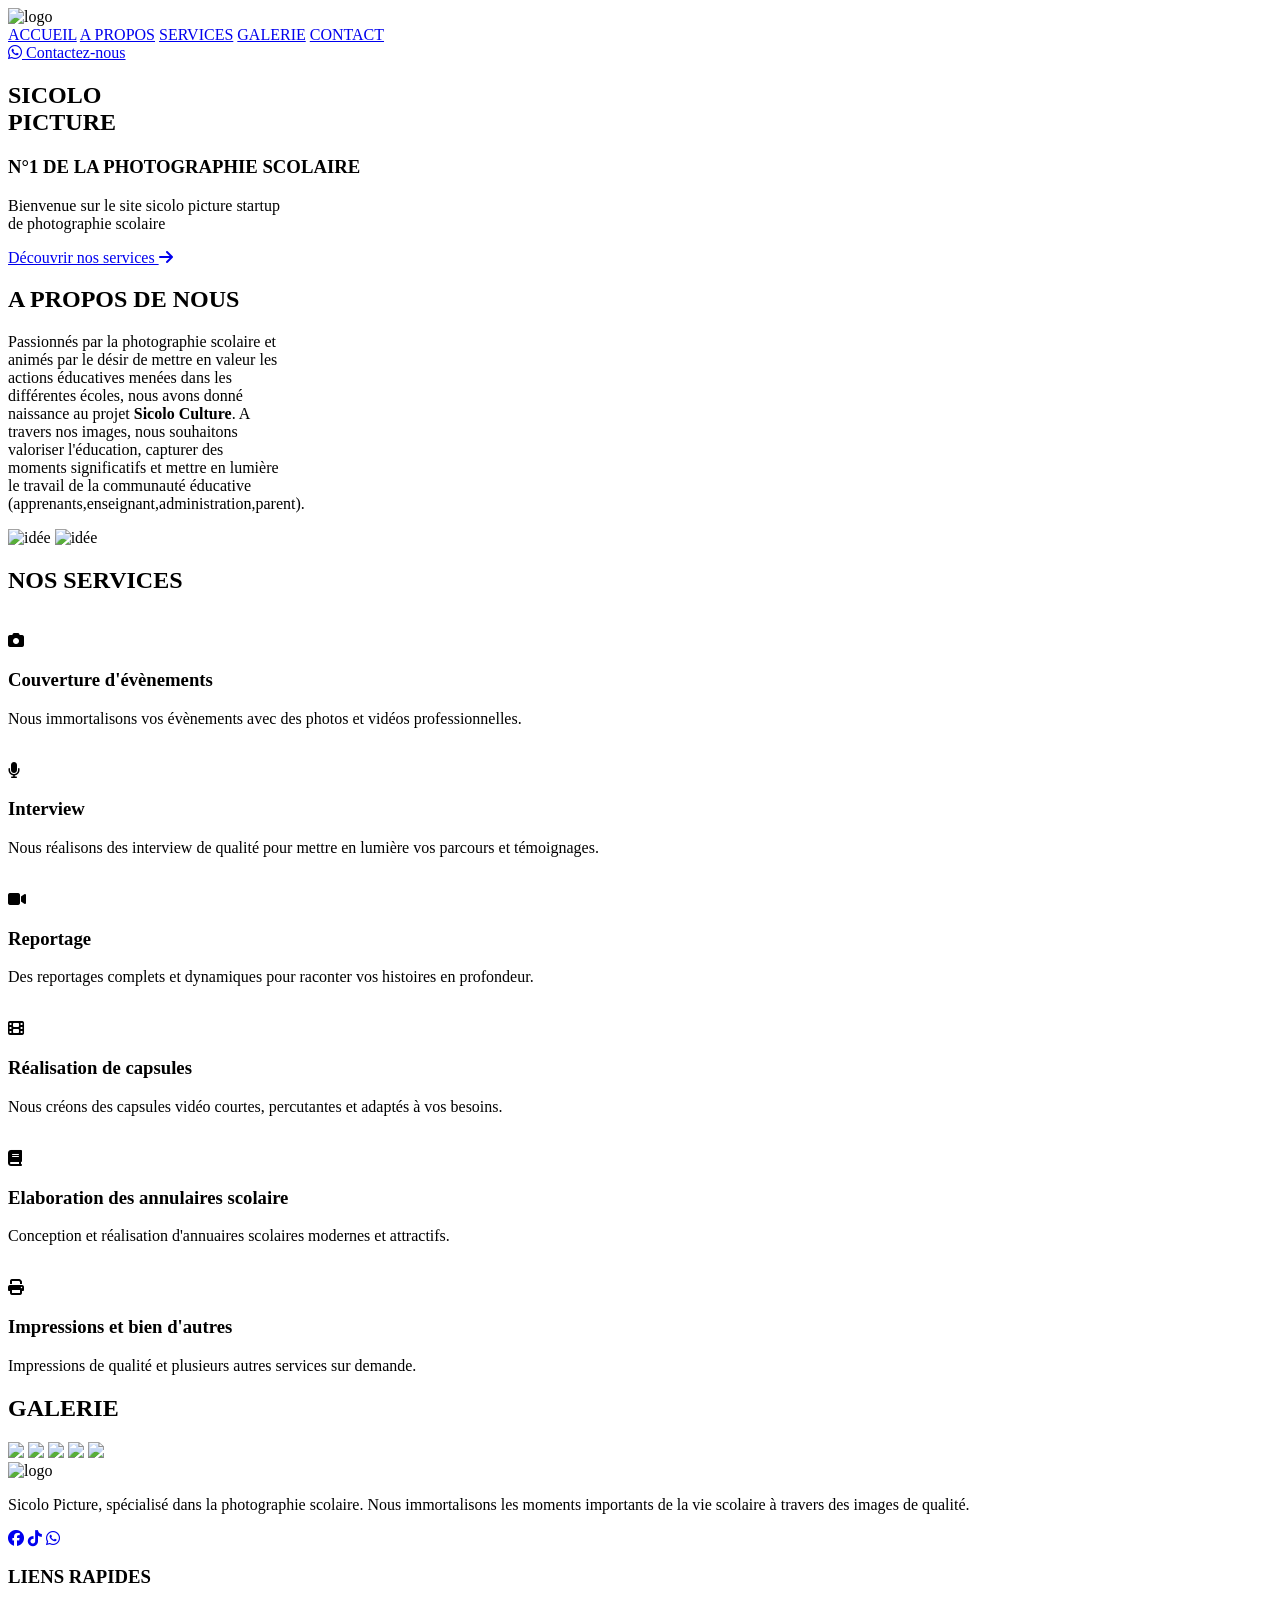
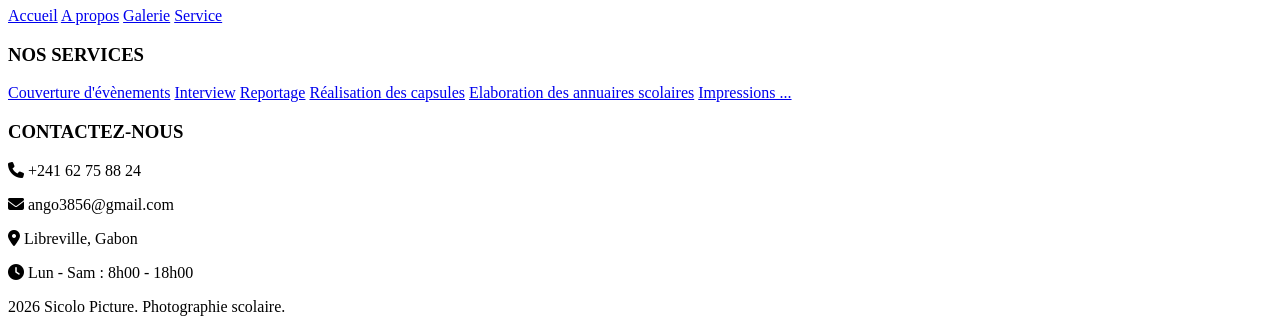
==== index.html @ 043fb32e "Add files via upload" ====
<!DOCTYPE html>
<html lang="en">
<head>
    <meta charset="UTF-8">
    <meta name="viewport" content="width=device-width, initial-scale=1.0">
    <title>sicolopicture</title>
    <link rel="stylesheet" href="https://cdnjs.cloudflare.com/ajax/libs/font-awesome/6.5.2/css/all.min.css">
    <link rel="stylesheet" href="monstyle.css">
</head>
<body>
    <header >
        <div class="logo">
            <img src="images/logo.png" alt="logo">
        </div>

        <nav >
            <a href="index.html" class="active">ACCUEIL</a>
            <a href="A propos.html">A PROPOS</a>
            <a href="services.html">SERVICES</a>
            <a href="galerie.html">GALERIE</a>
            <a href="contact.html">CONTACT</a>
    
            <div class="right">
            <a href="https://wa.me/24177461297" target="_blank" class="btn-contact"> <i class="fa-brands fab fa-whatsapp"></i> Contactez-nous</a>

            </div>
            
        </nav>
       
    </header>
    <section class="hero">
        <div class="overlay"></div>

        <div class="hero-content">
        
        <h1>SICOLO <br> PICTURE</h1>
        <h3>N°1 DE LA PHOTOGRAPHIE SCOLAIRE</h3>
        <P>Bienvenue sur le site sicolo picture startup <br> de photographie scolaire</P>

        <a href="services.html" class="btn">Découvrir nos services <i class="fa-solid  fa-arrow-right"></i></a>
        </div>

    </section>

    <section class="about">
        <div class="about-container">
        <div class="about-text">
            <h2>A PROPOS DE NOUS</h2>
            <p>Passionnés par la photographie scolaire et <br> animés par le désir de mettre en valeur les <br> actions éducatives menées dans les <br>différentes écoles, nous avons donné <br> naissance au projet <strong>Sicolo Culture</strong>. A <br>travers nos images, nous souhaitons <br>valoriser l'éducation, capturer des <br>moments significatifs et mettre en lumière <br>le travail de la communauté éducative <br>(apprenants,enseignant,administration,parent).</p>
        </div>
        
        <div class="about-images">
            <img src="images/propos1.jpeg" alt="idée">
            <img src="images/propos2.jpeg" alt="idée">
        </div>
        </div>
    </section>

    <section class="service">
        <h2 class="titre-services">NOS SERVICES</h2>
        <div class="cards">
            <div class="card">
                <img src="images/couverture d'évènement.jpeg" alt="">
                <div class="icon"><i class="fas fas fa-camera"></i></div>
                <h3>Couverture d'évènements</h3>
                <p>Nous immortalisons vos évènements avec des photos et vidéos professionnelles.</p>
            </div>

            <div class="cards">
            <div class="card">
                <img src="images/interview.jpeg" alt="">
                <div class="icon"><i class="fas fa-microphone"></i></div>
                <h3>Interview</h3>
                <p>Nous réalisons des interview de qualité pour mettre en lumière vos parcours et témoignages.</p>
            </div>

            <div class="cards">
            <div class="card">
                <img src="images/reportage.jpeg" alt="">
                <div class="icon"><i class="fas fas fa-video"></i></div>
                <h3>Reportage</h3>
                <p>Des reportages complets et dynamiques pour raconter vos histoires en profondeur.</p>
            </div>

            <div class="cards">
            <div class="card">
                <img src="images/réalisation des capsules.jpeg" alt="">
                <div class="icon"><i class="fas fas fa-film"></i></div>
                <h3>Réalisation de capsules</h3>
                <p>Nous créons des capsules vidéo courtes, percutantes et adaptés à vos besoins.</p>
            </div>

            <div class="cards">
            <div class="card">
                <img src="images/élaboration des annulaires scolaires.png" alt="">
                <div class="icon"><i class="fas fas fa-book"></i></div>
                <h3>Elaboration des annulaires scolaire</h3>
                <p>Conception et réalisation d'annuaires scolaires modernes et attractifs.</p>
            </div>

            <div class="cards">
            <div class="card">
                <img src="images/impression.jpeg" alt="">
                <div class="icon"><i class="fas fas fa-print"></i></div>
                <h3>Impressions et bien d'autres</h3>
                <p>Impressions de qualité et plusieurs autres services sur demande.</p>
            </div>

        </div>    
    </section>

    <section class="Galerie">
        <h1>GALERIE</h1>
        <div class="gallphoto">
            <img src="images/G1.jpg">
            <img src="images/G3.jpg" >
            <img src="images/G4.jpg" >
            <img src="images/G5.jpg">
            <img src="images/page propos.jpeg">
        </div>

    </section>

    <footer class="footer">
        <div class="footer-container">
            <div class="footer-brand">
                <img src="images/logo.png" alt="logo">
                <p>
                    Sicolo Picture, spécialisé dans la photographie scolaire. 
                    Nous immortalisons les moments importants de la vie scolaire à travers des images de qualité.
                </p>
                <div class="social-links">
                    <a href="#"> <i class="fab fab fa-facebook"></i></a>
                    <a href="#"> <i class="fab fab fab fa-tiktok"></i></a>
                    <a href="https://wa.me/24177461297" target="_blank"> <i class="fab fab fab fa-whatsapp"></i></a>
                </div>
            </div>

            <div class="footer-liens">
                <h3>LIENS RAPIDES</h3>
                <a href="index.html">Accueil</a>
                <a href="A propos.html">A propos</a>
                <a href="galerie.html">Galerie</a>
                <a href="services.html">Service</a>
                
            </div>

            <div class="footer-liens">
                <h3>NOS SERVICES</h3>
                <a href="services.html">Couverture d'évènements</a>
                <a href="services.html">Interview</a>
                <a href="services.html">Reportage</a>
                <a href="services.html">Réalisation des capsules</a>
                <a href="services.html">Elaboration des annuaires scolaires</a>
                <a href="services.html">Impressions ...</a>
            </div>

            <div class="footer-liens">
                <h3>CONTACTEZ-NOUS</h3>
                <p>
                    <i class="fas fas fa-phone"></i>
                    +241 62 75 88 24
                </p>
                <p>
                    <i class="fas far fa-envelope"></i>
                    ango3856@gmail.com
                </p>
                <p>
                    <i class="fas fa-location-dot  "></i>
                    Libreville, Gabon
                </p>
                <p>
                    <i class="fas far fa-clock"></i>
                    Lun - Sam : 8h00 - 18h00
                </p>
            </div>
        </div>
        <div class="footer-bottom">
            <p> 2026 Sicolo Picture. Photographie scolaire.
            </p>

        </div>
    </footer>

</body>
</html>
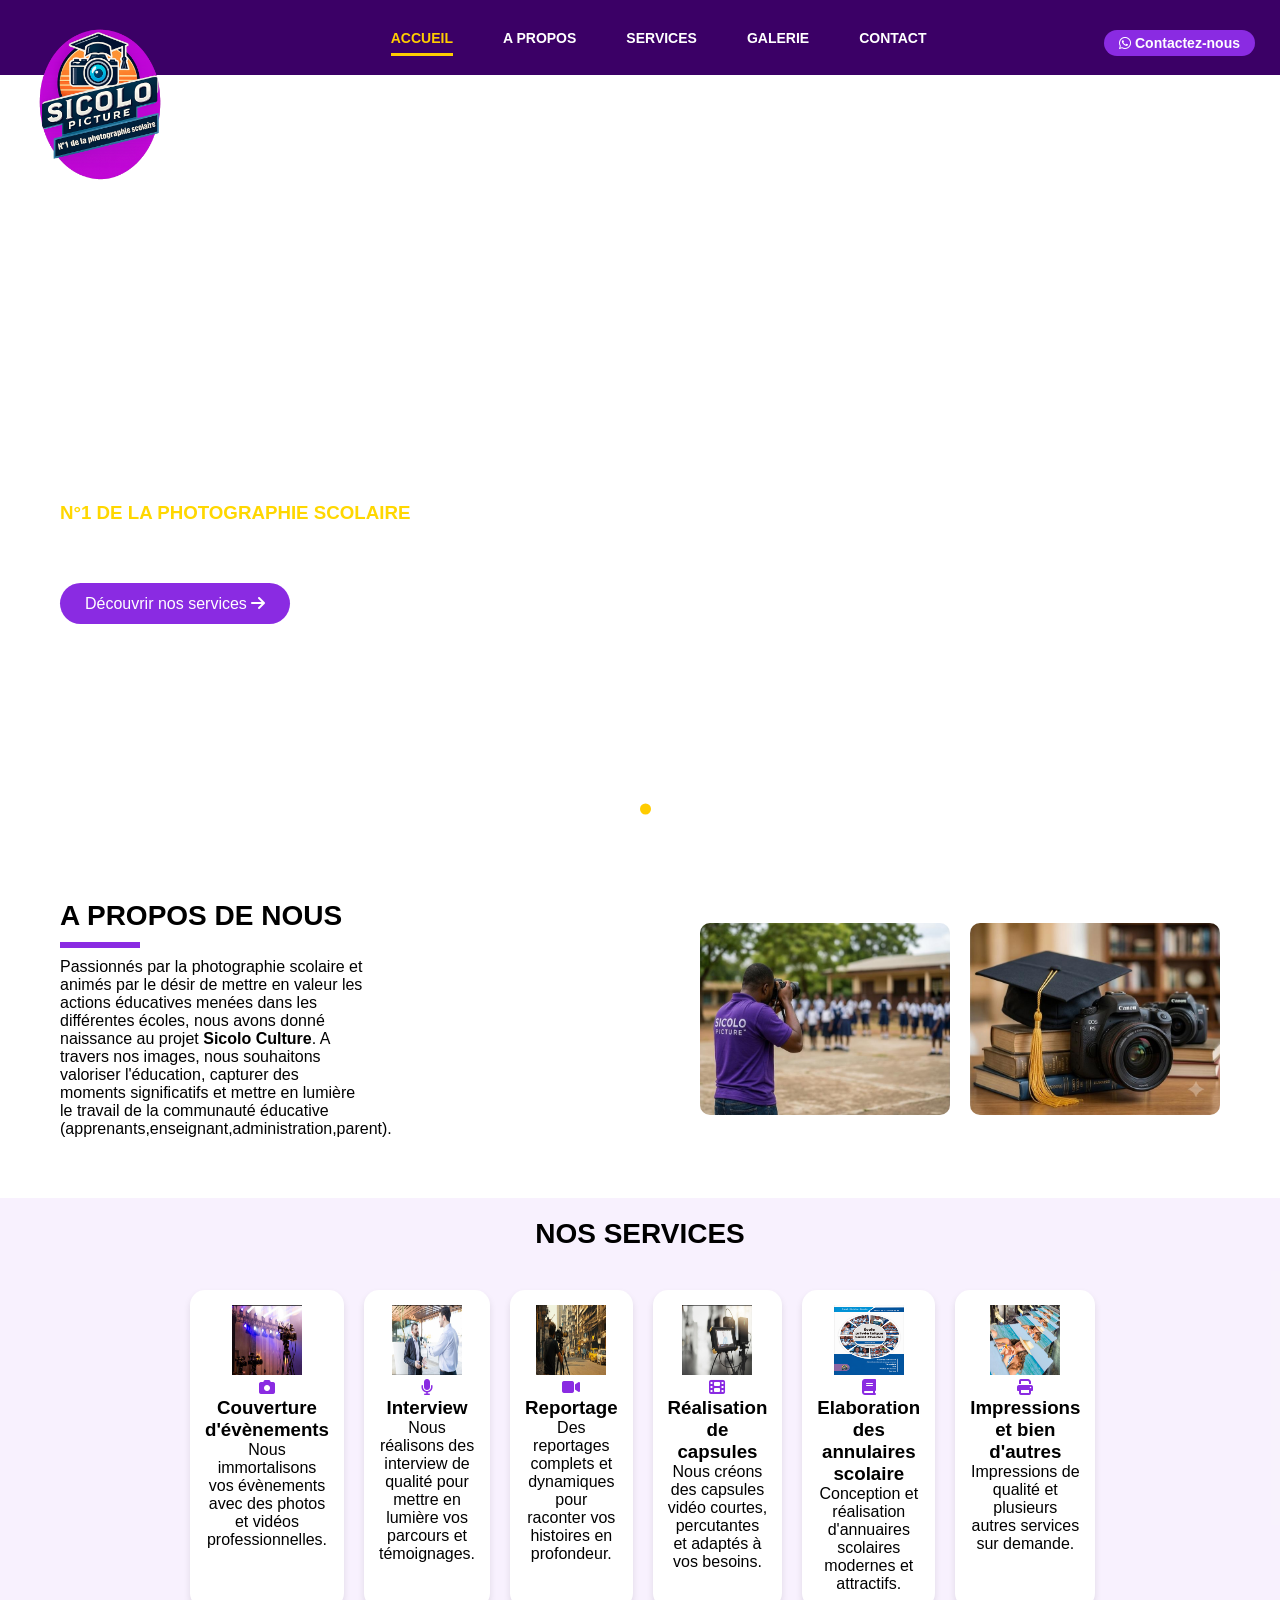
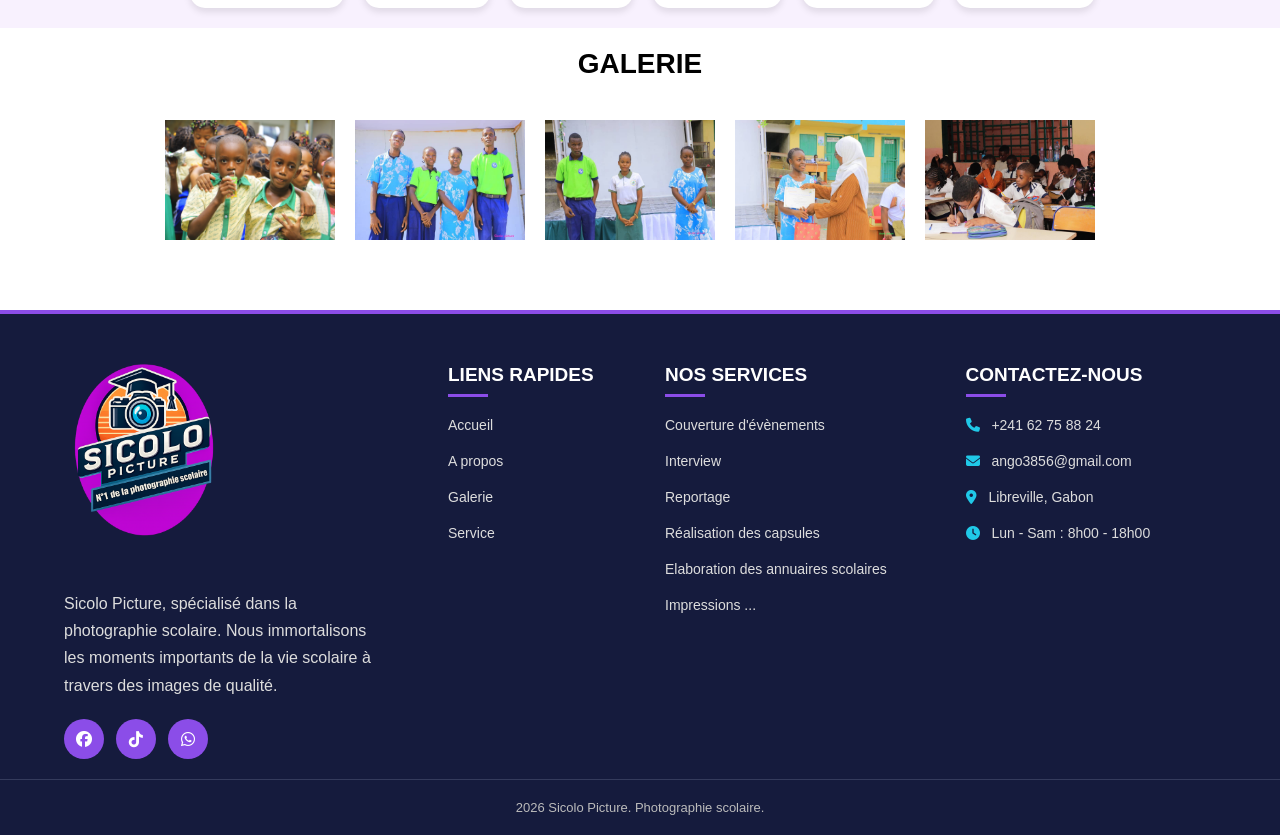
==== commit 61ebed95: "Add files via upload" ====
--- a/index.html
+++ b/index.html
@@ -12,6 +12,11 @@
         <div class="logo">
             <img src="images/logo.png" alt="logo">
         </div>
+        <button class="menu-btn">
+            <span>-</span>
+            <span>-</span>
+            <span>-</span>
+        </button>
 
         <nav >
             <a href="index.html" class="active">ACCUEIL</a>
@@ -28,19 +33,65 @@
         </nav>
        
     </header>
-    <section class="hero">
-        <div class="overlay"></div>
-
-        <div class="hero-content">
-        
-        <h1>SICOLO <br> PICTURE</h1>
-        <h3>N°1 DE LA PHOTOGRAPHIE SCOLAIRE</h3>
-        <P>Bienvenue sur le site sicolo picture startup <br> de photographie scolaire</P>
-
-        <a href="services.html" class="btn">Découvrir nos services <i class="fa-solid  fa-arrow-right"></i></a>
-        </div>
-
-    </section>
+
+    <section class="slider">
+        <div class="slide active">
+            <div class="hero">
+                <div class="overlay"></div>
+                <div class="hero-content">
+                    <h1>SICOLO <br> PICTURE</h1>
+                    <h3>N°1 DE LA PHOTOGRAPHIE SCOLAIRE</h3>
+                    <P>Bienvenue sur le site sicolo picture startup <br> de photographie scolaire</P>
+
+                    <a href="services.html" class="btn">Découvrir nos services <i class="fa-solid  fa-arrow-right"></i></a>
+                </div>
+            </div>
+        </div> 
+
+        <div class="slide">
+            <div class="bienvenue">
+                <div class="message">
+                    <h2>BIENVENUE</h2>
+                    <h3>sur le site de SICOLO PICTURE</h3>
+                    <p>
+                    Votre partenaire pour immortaliser les plus beaux moments de la vie scolaire.
+                    </p>
+                </div>
+            </div>
+        </div>
+
+        <div class="slide">
+            <div class="bienvenue">
+                <div class="message">
+                    <h2>DES SOUVENIRS POUR LA VIE</h2>
+                    <p>
+                      Nous capturons les moments importants de votre parcours scolaire pour les rendre inoubliables.
+                    </p>
+                </div>
+            </div>
+        </div>
+
+        <div class="slide">
+            <div class="bienvenue">
+                <div class="message">
+                    <div class="message">
+                        <h2>LA PHOTOGRAPHIE SCOLAIRE</h2>
+                        <p>
+                         Mettons en lumière les actions éducatives dans les différentes écoles du Gabon.
+                        </p>
+                    </div>
+                </div>
+            </div>
+        </div>
+
+       <div class="points">
+            <button class="point active-point" data-slide="0"></button>
+            <button class="point" data-slide="1"></button>
+            <button class="point " data-slide="2"></button>
+            <button class="point" data-slide="3"></button>        
+        </div>     
+    </section>
+
 
     <section class="about">
         <div class="about-container">
@@ -181,6 +232,7 @@
 
         </div>
     </footer>
+    <script src="js/message.js"></script>
 
 </body>
 </html>
--- a/monstyle.css
+++ b/monstyle.css
@@ -0,0 +1,903 @@
+*{
+    margin: 0;
+    padding: 0;
+    box-sizing: border-box;
+    font-family: Arial, Helvetica, sans-serif ;
+}
+html,body{
+    width: 100%;
+    min-height: 100%;
+    margin: 0;
+    padding: 0;
+    overflow-x: hidden;
+    
+}
+/*index.html */
+
+header{
+    display: flex;
+    justify-content: space-between;
+    align-items: center;
+    background: #3b0066;
+    color: white;
+    font-size: 14px;
+    padding-top: 10px;
+    height: 75px;
+     
+         
+}
+.logo{
+    flex: 1;
+}
+
+.logo img{
+    position: absolute;
+    top: 3px;
+    width: 140px;
+    height: auto;
+    z-index: 10;
+    left: 30px;
+        
+}
+nav{
+    flex: 2.5;
+    display: flex;
+    justify-content: center;
+
+}
+nav a{
+    margin: 0 25px;
+    text-decoration: none;
+    color: white;
+    align-items: center;
+    list-style: none;
+    gap: 16px;
+    font-weight: bold;
+    
+}
+nav a.active{
+    border-bottom: 3px solid #ffcc00;
+    padding-bottom: 5px;
+    color: #ffcc00;
+}
+.right{
+    flex: 1;
+    display: flex;
+    justify-content: center;
+    
+}
+.btn-contact{
+    background: #8a2be2;
+    border-radius: 20px;
+    color: white;
+    text-decoration: none;
+    padding:5px 15px;   
+    margin-left: auto; 
+}
+.slider{
+    position: relative;
+    width: 100%;
+    height: 85vh;
+    overflow: hidden;
+}
+.slide{
+    display: none;
+    width: 100%;
+    height: 100%;
+}
+.slide.active{
+    display: block;
+}
+
+.hero{
+    position: relative;
+    height: 85vh;
+    width: 100%;
+    height: 100%;
+    background: url(images/couverture.png)center/cover no-repeat;
+    display: flex;
+    align-items: center;
+    padding-left: 60px;
+}
+.overlay{
+    position: absolute;
+    width: 100%;
+    height: 100%;
+    top: 0;
+    left: 0;
+}
+.hero-content{
+    position: relative;
+    color: white;
+    max-width: 500px;
+}
+.hero h1{
+    font-size: 80px;
+}
+.hero h3{
+    color: #ffd700;
+    margin: 15px 0;
+}
+.hero p{
+    margin-bottom: 20px;
+
+}
+.btn{
+    background: #8a2be2;
+    padding: 12px 25px;
+    border-radius: 25px;
+    color: white;
+    text-decoration: none;
+}
+
+.about{
+    padding: 60px;
+}
+.about-container{
+    display: flex;
+    align-items: center;
+    justify-content: space-between;
+    gap: 40px;
+}
+.about-text{
+    flex: 1;
+}
+.about-text h2{
+    font-size: 28px;
+    margin-bottom: 10px;
+    position: relative;
+}
+.about-text h2::after{
+    content: " ";
+    display: block;
+    width: 80px;
+    height: 6px;
+    background: #8a2be2;
+    margin-top: 10px;
+}
+.about-images{
+    margin-left: auto;
+    display: flex;
+    gap: 20px;
+}
+.about-images img{
+    width: 100%;
+    max-width: 250px;
+    border-radius: 10px;
+}
+
+.service{
+    padding: 20px 10px;
+    background-color: #892be210;
+    text-align: center;
+}
+.titre-services{
+    font-size: 28px;
+    margin-bottom: 40px;        
+}
+.cards{
+    display: grid;
+    grid-template-columns: repeat(6, 1fr);
+    gap: 20px;
+    margin: 0 auto;
+    max-width: 900px;
+    max-height: 1200px;
+    text-align: center;
+    
+}
+.card{
+    background: white;
+    border-radius: 15px;
+    box-shadow: 0 4px 7px rgba(0, 0, 0, 0.1);
+    padding: 15px;
+        
+}
+.card img{
+    width: 70px;
+    height: 70px;
+}
+.icon{
+    color: #8a2be2;
+}
+.Galerie{
+    padding: 20px 10px;
+    background-color: white;
+    text-align: center;
+}
+.Galerie h1{
+    font-size: 28px;
+    margin-bottom: 40px; 
+}
+.gallphoto{
+    display: grid;
+    grid-template-columns: repeat(6, 1fr);
+    gap: 20px;
+    margin: 0 auto;
+    max-width: 950px;
+    max-height: 800px;
+    text-align: center;
+}
+.gallphoto img{
+    width: 170px;
+    height: 120px;
+}
+
+.footer {
+    background: #151b3d;
+    color: white;
+    margin-top: 50px;
+    border-top: 4px solid #8b4de8;
+}
+.footer-container{
+    width: 90%;
+    max-width: 1300px;
+    margin: auto;
+    padding: 20px 0;
+    display: grid;
+    grid-template-columns: 2fr 1fr 1.5fr 1.5fr ;
+    gap: 50px;
+}
+.footer-brand img {
+    width: 160px;
+    height: auto;
+    margin-bottom: 5px;
+}
+.footer-brand p{
+    max-width: 320px;
+    line-height: 1.7;
+    color: #dddddd;
+    margin-top: 7px;
+    
+}
+.social-links{
+    display: flex;
+    gap: 12px;
+    margin-top: 20px;
+}
+.social-links a{
+    width: 40px;
+    height: 40px;
+    display: flex;
+    align-items: center;
+    justify-content: center;
+    border-radius: 50%;
+    background: #8b4de8;
+    color: white;
+    text-decoration: none;
+    transition: 0.3s;
+}
+.social-links a:hover{
+    background: #20c9e8;
+    transform: translateY(-4px);
+}
+.footer-liens h3{
+    color: #ffffff;
+    font-size: 19px;
+    margin-top: 30px;
+    position: relative;
+}
+.footer-liens h3::after{
+    content: "";
+    display: block;
+    width: 40px;
+    height: 3px;
+    background: #8b4de8;
+    margin-top: 8px;
+
+}
+.footer-liens a,.footer-liens p{
+    display: block;
+    color: #dddddd;
+    text-decoration: none;
+    font-size: 14px;
+    margin-top: 20px;
+    transition: 0.3s;
+}
+.footer-liens a:hover{
+    color: #c45cff;
+    padding-left: 5px;
+}
+.footer-liens i{
+    color: #20c9e8;
+    margin-right: 8px;
+}
+.footer-bottom{
+    border-top: 1px solid #343b5c;
+    text-align: center;
+    padding: 20px;
+    color: #bbbbbb;
+    font-size: 13px;
+}
+.bienvenue{
+    width: 100%;
+    height: 100%;
+    background: #3b0066;
+    color: white;
+    display: flex;
+    align-items: center;
+    justify-content: center;
+    text-align: center;
+}
+.message{
+    max-width: 750px;
+    padding: 30px;
+}
+.message h2{
+    color: #ffcc00;
+    font-size: 42px;
+}
+.message h3{
+    font-size: 28px;
+}
+.message p{
+    font-size: 18px;
+    line-height: 1.6;
+}
+.points{
+    position: absolute;
+    bottom: 20px;
+    left: 50%;
+    transform: translateY(-50%);
+    display: flex;
+    gap: 10px;
+    z-index: 10;
+}
+.point{
+    width: 11px;
+    height: 11px;
+    border: none;
+    border-radius: 50%;
+    background: white;
+    opacity: 0.5;
+    cursor: pointer;
+}
+.point.active-point{
+    background: #ffcc00;
+    opacity: 1;
+}
+.menu-btn{
+    display: none;
+    background: none;
+    border: none;
+    cursor: pointer;
+}
+.menu-btn span{
+    display: block;
+    width: 30px;
+    height: 3px;
+    background: white;
+    margin: 5px 0;
+}   
+@media (max-width: 768px){
+    html,body{
+        overflow-x: hidden;
+        width: 100%;
+        max-width: 100%;
+        margin: 0;
+        padding: 0;
+    }
+    .menu-btn{
+        display: block;
+    }
+    nav{
+        display: none;
+        flex-direction: column;
+    }
+    nav.active {
+       display: none;
+       flex-direction: column;
+    }
+    nav a{
+        font-size: 15px;
+        margin: 5px 0;
+    }
+    .slider{
+        width: 100%;
+        height: 100%;
+        overflow: hidden;
+    }
+
+     header{
+        height: 75px;
+        padding: 10px 20px;
+        display: flex;
+        align-items: center;
+        justify-content: space-between;    
+    }
+    .logo{
+        flex: none;
+        grid-row: span 2;
+    }
+    .logo img{
+        position: relative;
+        width: 100px;
+        height: auto;
+        left: 0;
+        top: 0;
+    }
+    right{
+        flex: none;
+        display: flex;
+        justify-content: center;
+        margin-top: 5px;
+    }
+    .btn-contact{
+        padding: 7px 15px;
+        font-size: 14px;
+    }
+    .hero{
+        width: 100%;
+        height: 80vh;
+        padding: 20px;
+        box-sizing: border-box;
+        background-position: center;
+        background-size: cover;
+    }
+    .hero-content{
+        max-width: 90%;
+        padding: 0;
+    }
+    .hero-content h1{
+        font-size: 38px;
+    }
+    .hero-content h3{
+        font-size: 20px;
+    }
+    .hero p{
+        font-size: 16px;
+        line-height: 1.5;
+    }
+    .btn{
+        font-size: 15px;
+    }
+    .bienvenue{
+        width: 100%;
+        height: 100%;
+        padding: 20px;
+        box-sizing: border-box;
+    }
+    .message{
+        width: 100%;
+        max-width: 90%;
+        padding: 20px;
+        box-sizing: border-box;
+    }
+    .message h2{
+        font-size: 30px;
+    }
+    .message h3{
+        font-size: 21px;
+    }
+    .message p{
+        font-size: 16px;
+        line-height: 1.5;
+    }
+    .points{
+        box-shadow: 15px;
+    }
+    .point{
+        width: 10px;
+        height: 10px;
+    }
+
+}
+   
+/*propos.html*/
+body{
+    font-family: 'poppins', sans-serif;
+}
+.page{
+    padding: 80px 10%;
+    background: linear-gradient(to bottom, #ffffff, #f4f0ff);
+}
+.container{
+    display: flex;
+    align-items: center;
+    gap: 60px;
+}
+.left{
+    flex: 1;
+}
+.left h5{
+    color: #7b2cbf;
+    letter-spacing: 2px;
+}
+.left h1{
+    font-size: 45px;
+    margin: 15px 0;
+}
+.left .intro{
+    font-weight: 600;
+    font-size: 18px;
+}
+.left span{
+    color: #7b2cbf;
+    font-weight: bold;
+}
+.btn-servi{
+    display: inline-block;
+    margin-top: 20px;
+    padding: 12px 25px;
+    background: linear-gradient(45deg, #7b2cbf, #9d4edd);
+    border-radius: 30px ;
+    text-decoration: none;
+    transition: 0.3s;
+}
+.btn-servi:hover{
+    transform: translateY(-3px);
+    box-shadow: 0 10px 20px rgba(123, 44, 191, 0.3);
+}
+.right img{
+    width: 100%;
+    border-radius: 20px;
+    box-shadow: 0 20px 40px rgba(0, 0, 0, 0.2);
+}
+.values{
+    margin-top: 100px;
+    text-align: center;
+}
+.values h2{
+    font-size: 30px ;
+    margin-bottom: 30px;
+}
+.values-grud{
+    display: grid;
+    grid-template-columns: repeat(4, 1fr);
+    gap: 25px;
+}
+.cadre{
+    background: rgba(255, 255, 255, 0.6);
+    backdrop-filter: blur(10px);
+    padding: 30px;
+    border-radius: 20px;
+    transition: 0.4s;
+    border: 1px solid rgba(255, 255, 255, 0.3);
+}
+.cadre i{
+    font-size: 30px;
+    color: #7b2cbf;
+    margin-bottom: 15px;
+}
+.cadre:hover{
+    transition: translateY(-10px) scale(1.03);
+    box-shadow: 0 20px 40px rgba(0, 0, 0, 0.15);
+}
+.bottom-branding{
+    width: 100%;
+    max-width: 1300px;
+    margin: 40px auto;
+    padding: 0 20px;
+    font-family: 'poppins', sans-serif;
+}
+.features-bar{
+    background-color: #4a2874;
+    border-radius: 8px;
+    display: flex;
+    justify-content: space-between;
+    align-items: center;
+    padding: 20px 30px;
+    gap: 20px;
+    box-shadow: 0 4px 15px rgba(74,40,116,0.15);
+}
+.feature-item{
+    display: flex;
+    align-items: center;
+    gap: 15px;
+    flex: 1;
+}
+.feature-icon{
+    color: #ffcc00;
+    font-size: 2rem;
+    display: flex;
+    align-items: center;
+    justify-content: center;
+}
+.feature-text h4{
+    color: #ffffff;
+    font-size: 1.05rem;
+    font-weight: 600;
+    margin-bottom: 2px;
+}
+.feature-text p{
+    color: #e2d5f3;
+    font-size: 0.85rem;
+    margin: 0;
+}
+.slogan-wrapper{
+    text-align: center;
+    margin-top: 40px;
+    position: relative;
+    display: flex;
+    justify-content: center;
+    align-items: center;
+}
+.handwritten-slogan{
+    font-family: 'caveat', 'comic Sans MS', cursive;
+    font-size: 2.5rem;
+    color: white;
+    display: inline-block;
+    position: relative;
+    padding: 0 40px;
+}
+.handwritten-slogan::before,
+.handwritten-slogan::after{
+    content: " ";
+    position: absolute;
+    top: 50%;
+    width: 50px;
+    height: 2px;
+    background-color: #ffcc00;
+}
+.handwritten-slogan::before{
+    left: -20px;
+}
+.handwritten-slogan::after{
+    right: -20px;
+}
+@media(max-width: 600px){
+    .features-bar{
+        grid-template-columns: 1fr;
+        gap: 20px;
+    }
+    .handwritten-slogan{
+        font-size: 1.9rem;
+    }
+    .handwritten-slogan::before,
+    .handwritten-slogan::after{
+        display: none;
+    }
+    
+}
+
+/*galerie.html*/
+
+.moments{
+    margin-bottom: 25px;
+}
+.m1 h2{
+    margin-top: 60px;
+    font-size: 30px;
+    margin-left: 210px;
+    font-family: 'Trebuchet MS', 'Lucida Sans Unicode', 'Lucida Grande', 'Lucida Sans', Arial, sans-serif;
+    color: #4a2874;
+}
+.mom{
+    background-color: #1a1a24;
+    display: grid;
+    grid-template-columns: repeat(5, 1fr);
+    gap: 10px;
+    margin: 0 auto;
+    max-width: 1500px;
+    text-align: center;
+    margin-top: 30px;
+}
+.mom img{
+    width:100%;
+    height: 210px;
+    object-fit: cover;
+    border-radius: 8px;
+}
+
+/*service.html */
+.Service{
+    font-family: Arial, sans-serif;
+    background: #ffffff;
+    color: #171717;
+}
+.intro{
+    text-align: center;
+    padding: 55px 20px 40px;
+}
+.intro h1{
+    font-size: 58px;
+    margin-bottom: 15px;
+}
+.intro h1 span{
+    color: #6d28d9;
+}
+.ligne{
+    display: flex;
+    align-items: center;
+    justify-content: center;
+    gap: 15px;
+    margin: 10px auto 20px;
+}
+.ligne span{
+    width: 85px;
+    height: 2px;
+    background: #6d28d9;
+}
+.ligne i {
+    color: #6d28d9;
+    font-size: 24px;
+}
+.intro p{
+    max-width: 700px;
+    margin: auto;
+    
+}
+.slogan{
+    color: #7c3aed;
+    font-size: 22px;
+    font-style: italic;
+    margin-top: 25px;
+}
+.offres{
+    width: 92px;
+    max-width: 1300px;
+    display: grid;
+    grid-template-columns: repeat(3, 1fr);
+    gap: 25px;
+}
+.car{
+    background: white;
+    border-radius: 12px;
+    margin: 13px  20px;
+    box-shadow: 0 4px 18px rgba(0, 0, 0, 0.10);
+    transition: 0.3s;
+}
+.car:hover{
+    transform: translateY(-7px);
+    box-shadow: 0 10px 30px rgba(109, 40, 217, 0.20);
+}
+.image{
+    width: 450px;
+    position: relative;
+}
+.image img{
+    width: 450px;
+    height: 250px;
+    object-fit: cover;
+}
+.icone{
+    position: absolute;
+    bottom: -25px;
+    left: 45%;
+    transform: translateY(-50%);
+    width: 58px;
+    height: 58px;
+    border-radius: 50%;
+    background: #6d28d9;
+    color: white;
+    display: flex;
+    align-items: center;
+    justify-content: center;
+    font-size: 23px;
+    border: 5px solid white;
+}
+.contenu{
+    padding: 45px 25px 25px;
+}
+.contenu h2{
+    color: #5420a8;
+    font-size: 23px;
+    margin-bottom: 15px;
+}
+.contenu p{
+    color: #333;
+    min-height: 90px;
+}
+.bouton{
+    display: block;
+    width: fit-content;
+    margin: 20px auto 0;
+    border: 1px solid #6d28d9;
+    border-radius: 25px;
+    color: #6d28d9;
+    text-decoration: none;
+    padding: 10px 25px;
+    font-weight: bold;
+}
+.bouton :hover{
+    background-color: #6d28d9;
+    color: white;
+}
+.project{
+    width: 92%;
+    max-width: 1200px;
+    margin: 30px auto;
+    padding: 25px 35px;
+    background: #f2eaff;
+    border-radius: 15px;
+    display: flex;
+    align-items: center;
+    gap: 20px;
+}
+.project-icon{
+    width: 65px;
+    height: 65px;
+    border-radius: 50%;
+    background: #6d28d9;
+    color: white;
+    display: flex;
+    align-items: center;
+    justify-content: center;
+    font-size: 25px;
+}
+.project h2{
+    color: #432079;
+    margin-bottom: 8px;
+}
+.project p{
+    line-height: 1.5;
+}
+.btn-whatsapp{
+    margin-left: auto;
+    text-decoration: none;
+    
+}
+
+/*contact.html */
+
+.logo1{
+    flex: 1;
+}
+
+.logo1 img{
+    position: absolute;
+    top: 3px;
+    width: 110px;
+    height: auto;
+    z-index: 6;
+    left: 30px;
+        
+}
+.cont{
+    font-family: Arial, Helvetica, sans-serif;
+    color: #171717;
+}
+.contact{
+    width: 90%;
+    max-width: 1200px;
+    margin: 70px auto;
+    display: grid;
+    grid-template-columns: 1fr 1fr ;
+    gap: 60px;
+}
+.contact-premier p.Petit-titre{
+    color: #6326c7;
+    font-weight: bold;
+    margin-bottom: 10px;
+
+}
+.contact-premier h1{
+    font-size: 55px;
+    line-height: 1.05;
+    margin-bottom: 18px;
+}
+.contact-premier h1 span{
+    color: #6326c7;
+}
+.contact-premier p.description{
+    max-width: 480px;
+    line-height: 1.8;
+    color: #555;
+    margin-bottom: 35px;
+}
+.info-item{
+    display: flex;
+    align-items: center;
+    gap: 15px;
+    margin-bottom: 20px;
+}
+.icons{
+    width: 55px;
+    height: 55px;
+    border-radius: 50%;
+    background: #6326c7;
+    color: white;
+    display: flex;
+    align-items: center;
+    justify-content: center;
+    font-size: 20px;
+}
+.info-item h3{
+    margin-bottom: 5px;
+}
+.info-item p{
+    color: #555;
+}
+
+
+
+
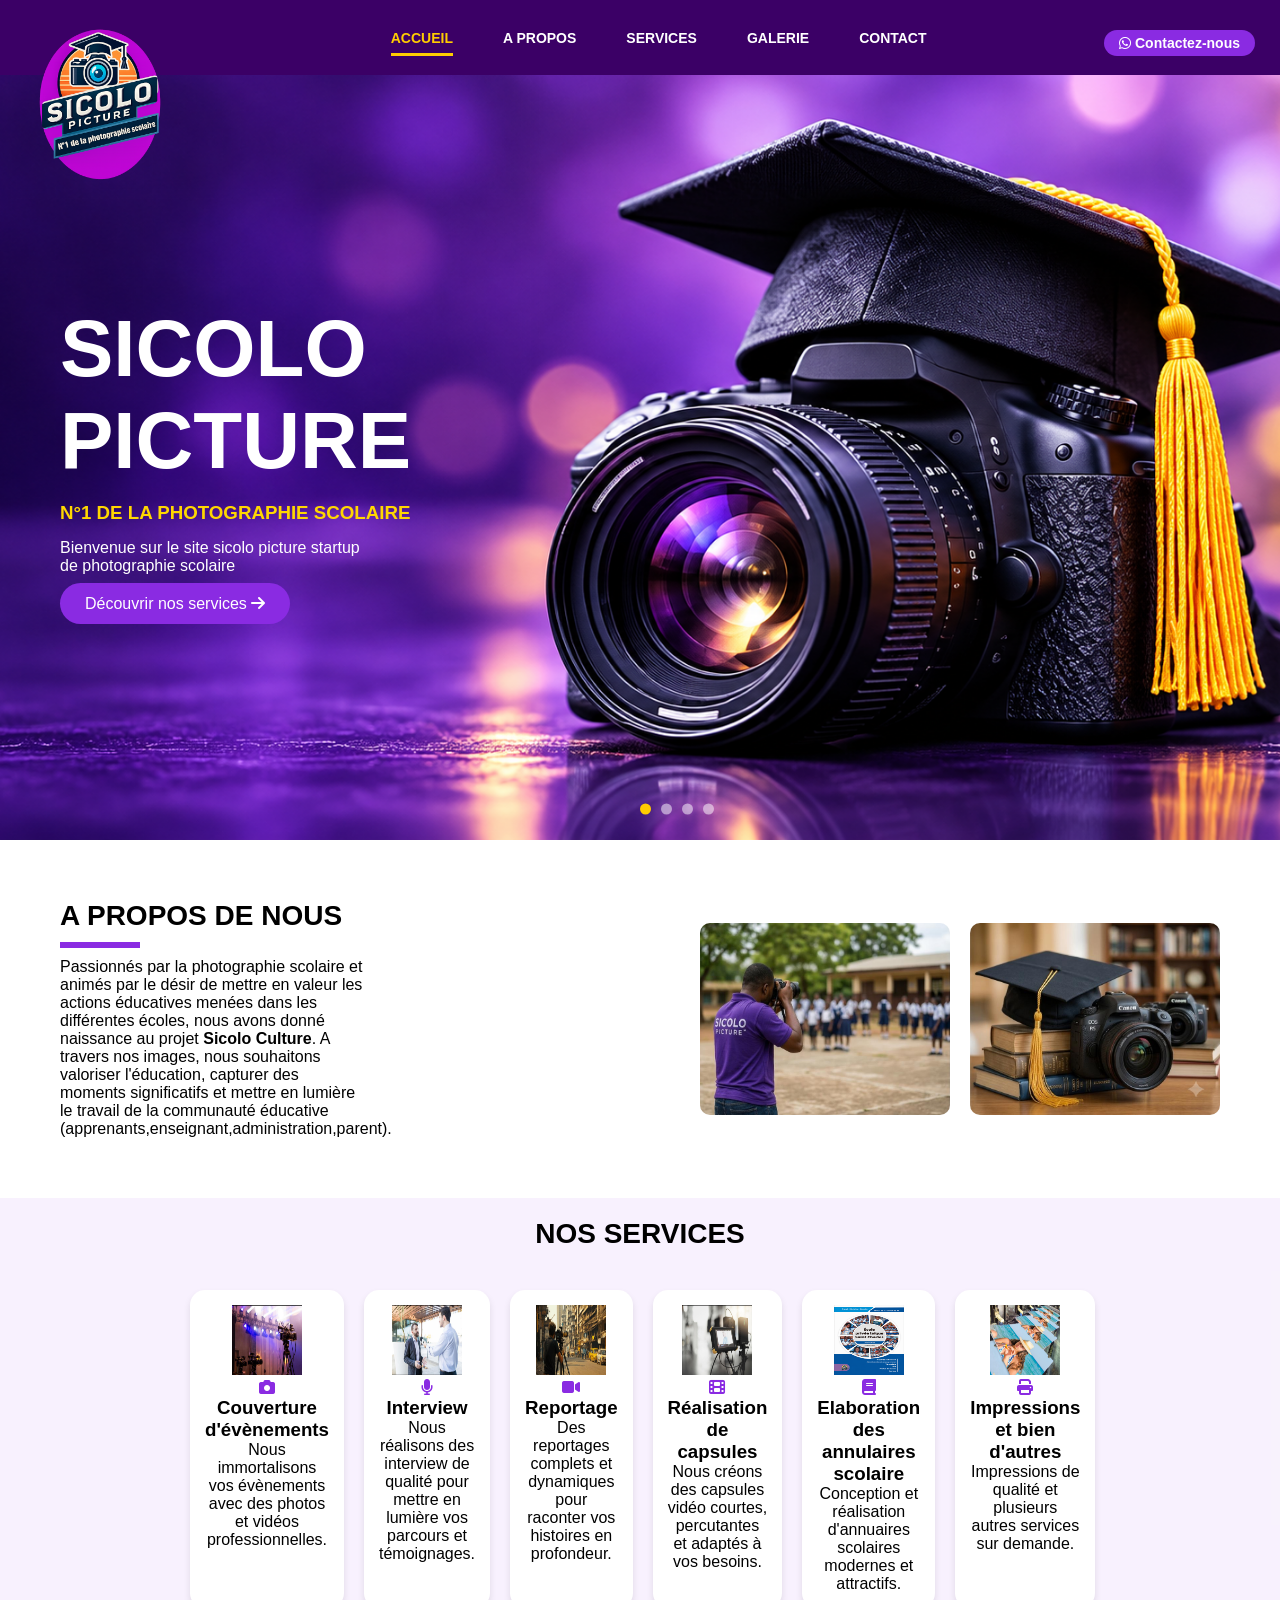
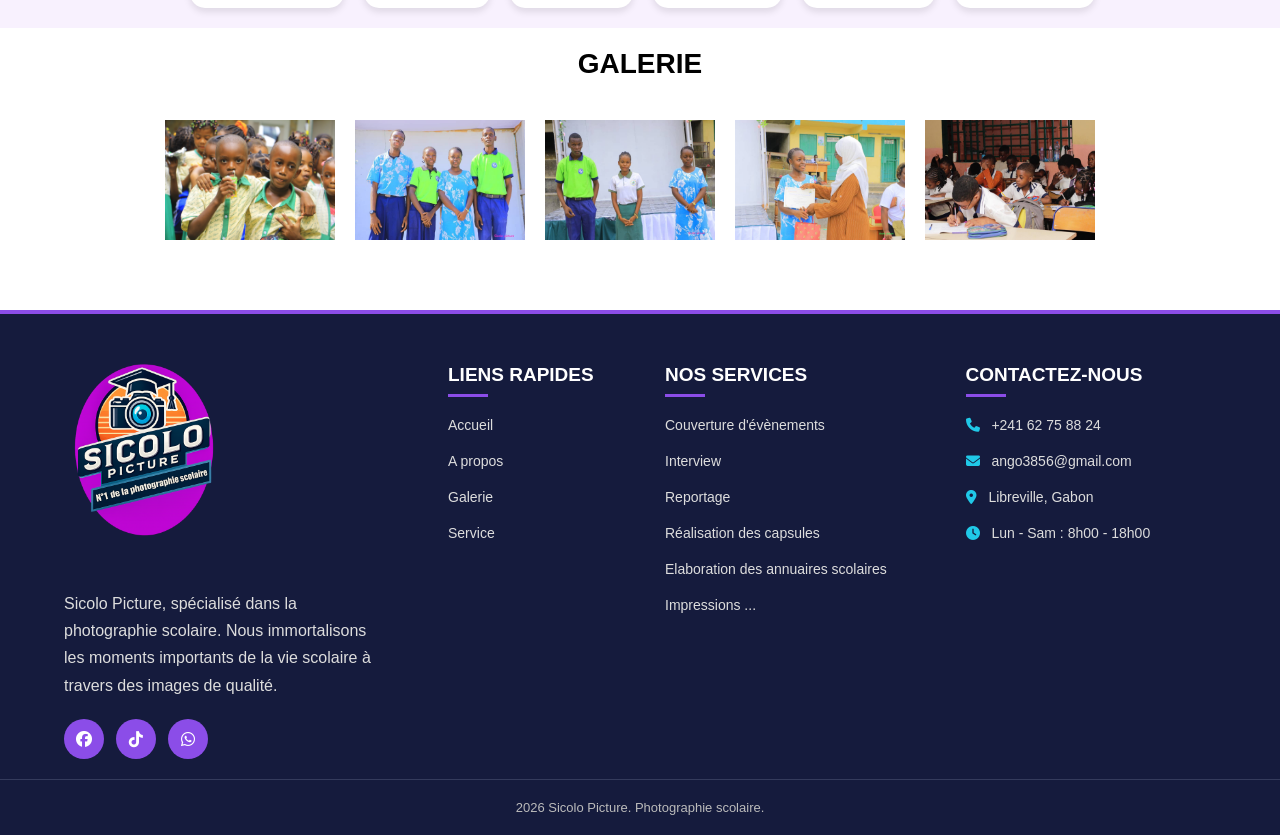
==== commit 4120ff45: "Add files via upload" ====
--- a/index.html
+++ b/index.html
@@ -232,7 +232,7 @@
 
         </div>
     </footer>
-    <script src="js/message.js"></script>
+    <script src="script.js"></script>
 
 </body>
 </html>
